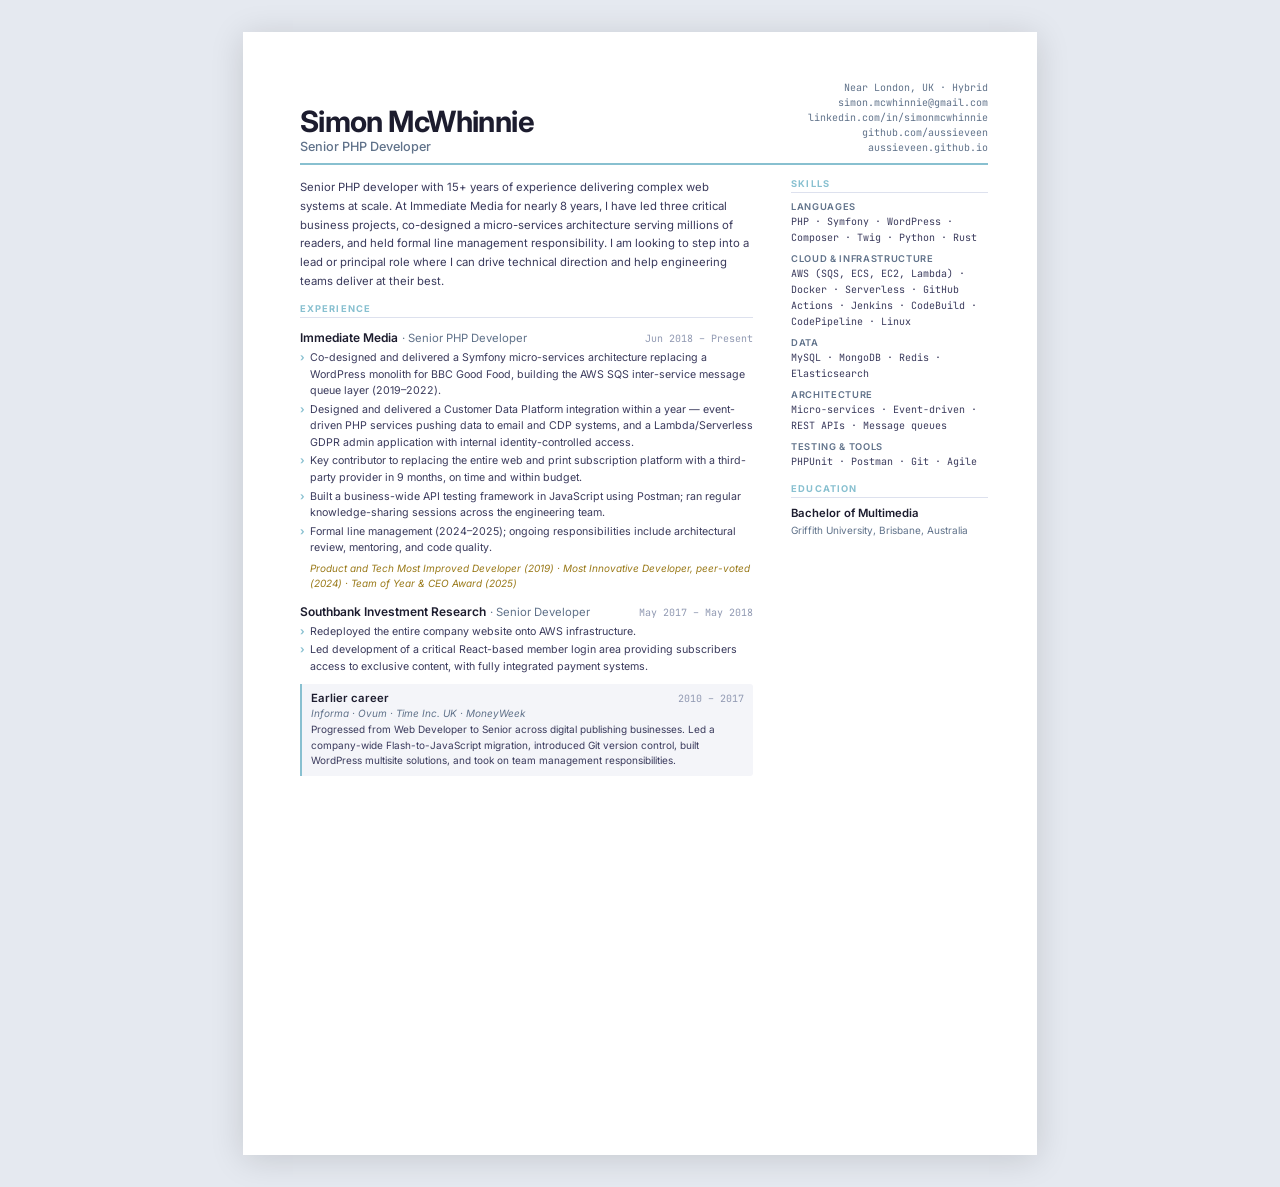
==== cv/index.html @ 4cf0d236 "Deploy aussieveen/aussieveen.github.io to aussieveen/aussieveen.github.io:gh-pages" ====
<!DOCTYPE html>
<html lang="en">
<head>
  <meta charset="UTF-8">
  <meta name="viewport" content="width=device-width, initial-scale=1.0">
  <title>CV — Simon McWhinnie</title>
  <link rel="preconnect" href="https://fonts.googleapis.com">
  <link rel="preconnect" href="https://fonts.gstatic.com" crossorigin>
  <link href="https://fonts.googleapis.com/css2?family=Inter:wght@300;400;500;600;700&family=JetBrains+Mono:wght@400;500&display=swap" rel="stylesheet">
  <link rel="stylesheet" href="https://aussieveen.github.io/cv.css">
</head>
<body>
<div class="cv">

  <header class="cv-header">
    <div class="cv-header-left">
      <h1 class="cv-name">Simon McWhinnie</h1>
      <p class="cv-role">Senior PHP Developer</p>
    </div>
    <div class="cv-contact">
      <span>Near London, UK · Hybrid</span>
      <a href="mailto:simon.mcwhinnie@gmail.com">simon.mcwhinnie@gmail.com</a>
      <a href="https:&#x2F;&#x2F;www.linkedin.com&#x2F;in&#x2F;simonmcwhinnie" target="_blank">linkedin.com/in/simonmcwhinnie</a>
      <a href="https:&#x2F;&#x2F;github.com&#x2F;aussieveen" target="_blank">github.com/aussieveen</a>
      <a href="https:&#x2F;&#x2F;aussieveen.github.io" target="_blank">aussieveen.github.io</a>
    </div>
  </header>

  <div class="cv-body">

    <main class="cv-main">

      <section class="cv-section">
        <p class="cv-summary">Senior PHP developer with 15+ years of experience delivering complex web systems at scale. At Immediate Media for nearly 8 years, I have led three critical business projects, co-designed a micro-services architecture serving millions of readers, and held formal line management responsibility. I am looking to step into a lead or principal role where I can drive technical direction and help engineering teams deliver at their best.</p>
      </section>

      <section class="cv-section">
        <h2 class="cv-section-heading">Experience</h2>

        
        <div class="cv-job">
          <div class="cv-job-header">
            <div>
              <span class="cv-company">Immediate Media</span>
              <span class="cv-job-title"> · Senior PHP Developer</span>
            </div>
            <span class="cv-period">Jun 2018 – Present</span>
          </div>
          <ul class="cv-highlights">
            
            <li>Co-designed and delivered a Symfony micro-services architecture replacing a WordPress monolith for BBC Good Food, building the AWS SQS inter-service message queue layer (2019–2022).</li>
            
            <li>Designed and delivered a Customer Data Platform integration within a year — event-driven PHP services pushing data to email and CDP systems, and a Lambda&#x2F;Serverless GDPR admin application with internal identity-controlled access.</li>
            
            <li>Key contributor to replacing the entire web and print subscription platform with a third-party provider in 9 months, on time and within budget.</li>
            
            <li>Built a business-wide API testing framework in JavaScript using Postman; ran regular knowledge-sharing sessions across the engineering team.</li>
            
            <li>Formal line management (2024–2025); ongoing responsibilities include architectural review, mentoring, and code quality.</li>
            
          </ul>
          
          <p class="cv-awards">Product and Tech Most Improved Developer (2019) · Most Innovative Developer, peer-voted (2024) · Team of Year &amp; CEO Award (2025)</p>
          
        </div>
        
        <div class="cv-job">
          <div class="cv-job-header">
            <div>
              <span class="cv-company">Southbank Investment Research</span>
              <span class="cv-job-title"> · Senior Developer</span>
            </div>
            <span class="cv-period">May 2017 – May 2018</span>
          </div>
          <ul class="cv-highlights">
            
            <li>Redeployed the entire company website onto AWS infrastructure.</li>
            
            <li>Led development of a critical React-based member login area providing subscribers access to exclusive content, with fully integrated payment systems.</li>
            
          </ul>
          
        </div>
        

        <div class="cv-earlier">
          <div class="cv-earlier-header">
            <span>Earlier career</span>
            <span class="cv-period">2010 – 2017</span>
          </div>
          <p class="cv-earlier-companies">Informa · Ovum · Time Inc. UK · MoneyWeek</p>
          <p>Progressed from Web Developer to Senior across digital publishing businesses. Led a company-wide Flash-to-JavaScript migration, introduced Git version control, built WordPress multisite solutions, and took on team management responsibilities.</p>
        </div>

      </section>

    </main>

    <aside class="cv-sidebar">

      <section class="cv-section">
        <h2 class="cv-section-heading">Skills</h2>
        
        <div class="cv-skills-group">
          <div class="cv-skills-group-name">Languages</div>
          <div class="cv-skills-list">PHP · Symfony · WordPress · Composer · Twig · Python · Rust</div>
        </div>
        
        <div class="cv-skills-group">
          <div class="cv-skills-group-name">Cloud &amp; Infrastructure</div>
          <div class="cv-skills-list">AWS (SQS, ECS, EC2, Lambda) · Docker · Serverless · GitHub Actions · Jenkins · CodeBuild · CodePipeline · Linux</div>
        </div>
        
        <div class="cv-skills-group">
          <div class="cv-skills-group-name">Data</div>
          <div class="cv-skills-list">MySQL · MongoDB · Redis · Elasticsearch</div>
        </div>
        
        <div class="cv-skills-group">
          <div class="cv-skills-group-name">Architecture</div>
          <div class="cv-skills-list">Micro-services · Event-driven · REST APIs · Message queues</div>
        </div>
        
        <div class="cv-skills-group">
          <div class="cv-skills-group-name">Testing &amp; Tools</div>
          <div class="cv-skills-list">PHPUnit · Postman · Git · Agile</div>
        </div>
        
      </section>

      <section class="cv-section">
        <h2 class="cv-section-heading">Education</h2>
        <div class="cv-degree">Bachelor of Multimedia</div>
        <div class="cv-institution">Griffith University, Brisbane, Australia</div>
      </section>

    </aside>

  </div>

</div>
</body>
</html>
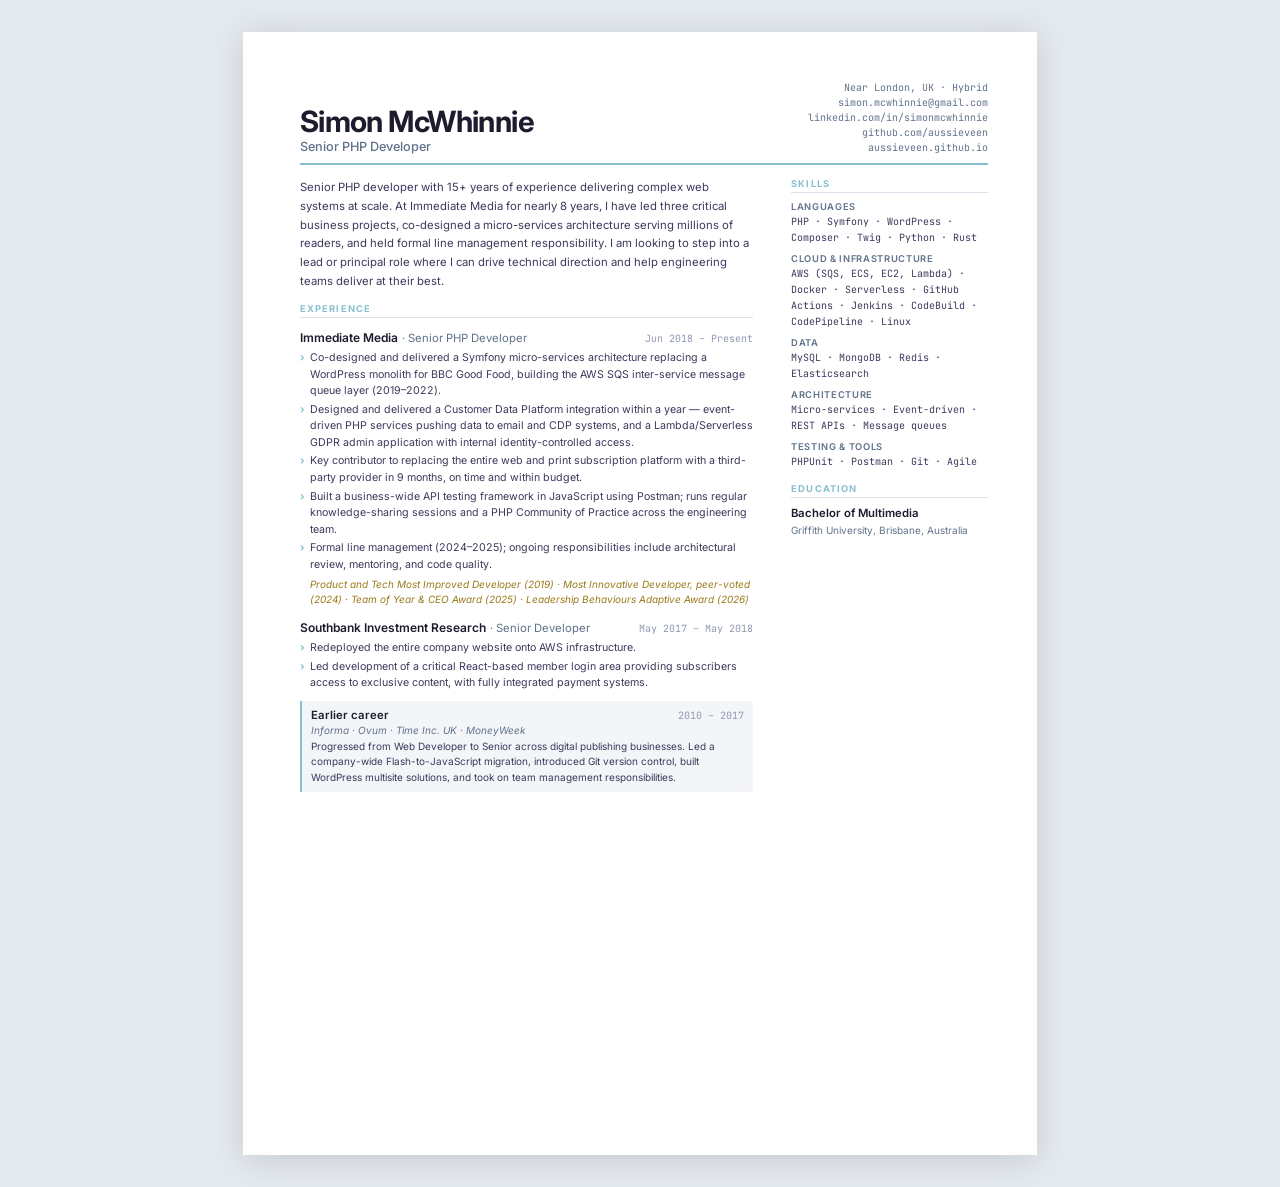
==== commit 9986ec84: "deploy: e091b405a989e2bdb3a3e11040c14188fc9a2ba7" ====
--- a/cv/index.html
+++ b/cv/index.html
@@ -54,13 +54,13 @@
             
             <li>Key contributor to replacing the entire web and print subscription platform with a third-party provider in 9 months, on time and within budget.</li>
             
-            <li>Built a business-wide API testing framework in JavaScript using Postman; ran regular knowledge-sharing sessions across the engineering team.</li>
+            <li>Built a business-wide API testing framework in JavaScript using Postman; runs regular knowledge-sharing sessions and a PHP Community of Practice across the engineering team.</li>
             
             <li>Formal line management (2024–2025); ongoing responsibilities include architectural review, mentoring, and code quality.</li>
             
           </ul>
           
-          <p class="cv-awards">Product and Tech Most Improved Developer (2019) · Most Innovative Developer, peer-voted (2024) · Team of Year &amp; CEO Award (2025)</p>
+          <p class="cv-awards">Product and Tech Most Improved Developer (2019) · Most Innovative Developer, peer-voted (2024) · Team of Year &amp; CEO Award (2025) · Leadership Behaviours Adaptive Award (2026)</p>
           
         </div>
         
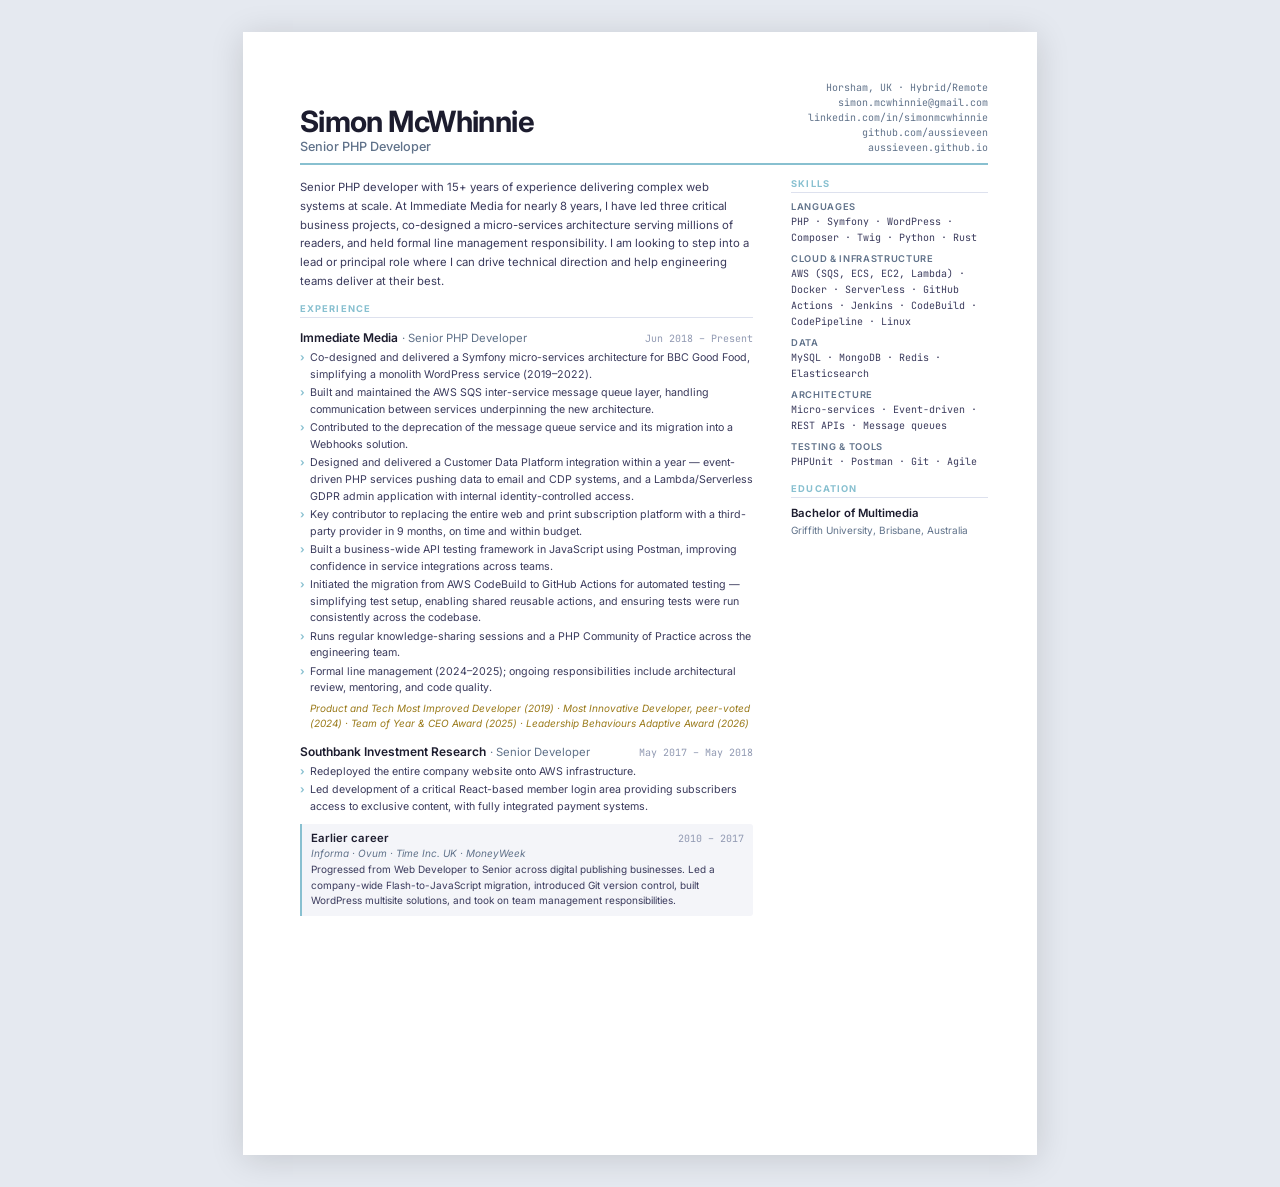
==== commit c00a3765: "deploy: bea73a06d4c2076db815bf39af91476c1ececfeb" ====
--- a/cv/index.html
+++ b/cv/index.html
@@ -18,7 +18,7 @@
       <p class="cv-role">Senior PHP Developer</p>
     </div>
     <div class="cv-contact">
-      <span>Near London, UK · Hybrid</span>
+      <span>Horsham, UK · Hybrid&#x2F;Remote</span>
       <a href="mailto:simon.mcwhinnie@gmail.com">simon.mcwhinnie@gmail.com</a>
       <a href="https:&#x2F;&#x2F;www.linkedin.com&#x2F;in&#x2F;simonmcwhinnie" target="_blank">linkedin.com/in/simonmcwhinnie</a>
       <a href="https:&#x2F;&#x2F;github.com&#x2F;aussieveen" target="_blank">github.com/aussieveen</a>
@@ -48,13 +48,21 @@
           </div>
           <ul class="cv-highlights">
             
-            <li>Co-designed and delivered a Symfony micro-services architecture replacing a WordPress monolith for BBC Good Food, building the AWS SQS inter-service message queue layer (2019–2022).</li>
+            <li>Co-designed and delivered a Symfony micro-services architecture for BBC Good Food, simplifying a monolith WordPress service (2019–2022).</li>
+            
+            <li>Built and maintained the AWS SQS inter-service message queue layer, handling communication between services underpinning the new architecture.</li>
+            
+            <li>Contributed to the deprecation of the message queue service and its migration into a Webhooks solution.</li>
             
             <li>Designed and delivered a Customer Data Platform integration within a year — event-driven PHP services pushing data to email and CDP systems, and a Lambda&#x2F;Serverless GDPR admin application with internal identity-controlled access.</li>
             
             <li>Key contributor to replacing the entire web and print subscription platform with a third-party provider in 9 months, on time and within budget.</li>
             
-            <li>Built a business-wide API testing framework in JavaScript using Postman; runs regular knowledge-sharing sessions and a PHP Community of Practice across the engineering team.</li>
+            <li>Built a business-wide API testing framework in JavaScript using Postman, improving confidence in service integrations across teams.</li>
+            
+            <li>Initiated the migration from AWS CodeBuild to GitHub Actions for automated testing — simplifying test setup, enabling shared reusable actions, and ensuring tests were run consistently across the codebase.</li>
+            
+            <li>Runs regular knowledge-sharing sessions and a PHP Community of Practice across the engineering team.</li>
             
             <li>Formal line management (2024–2025); ongoing responsibilities include architectural review, mentoring, and code quality.</li>
             
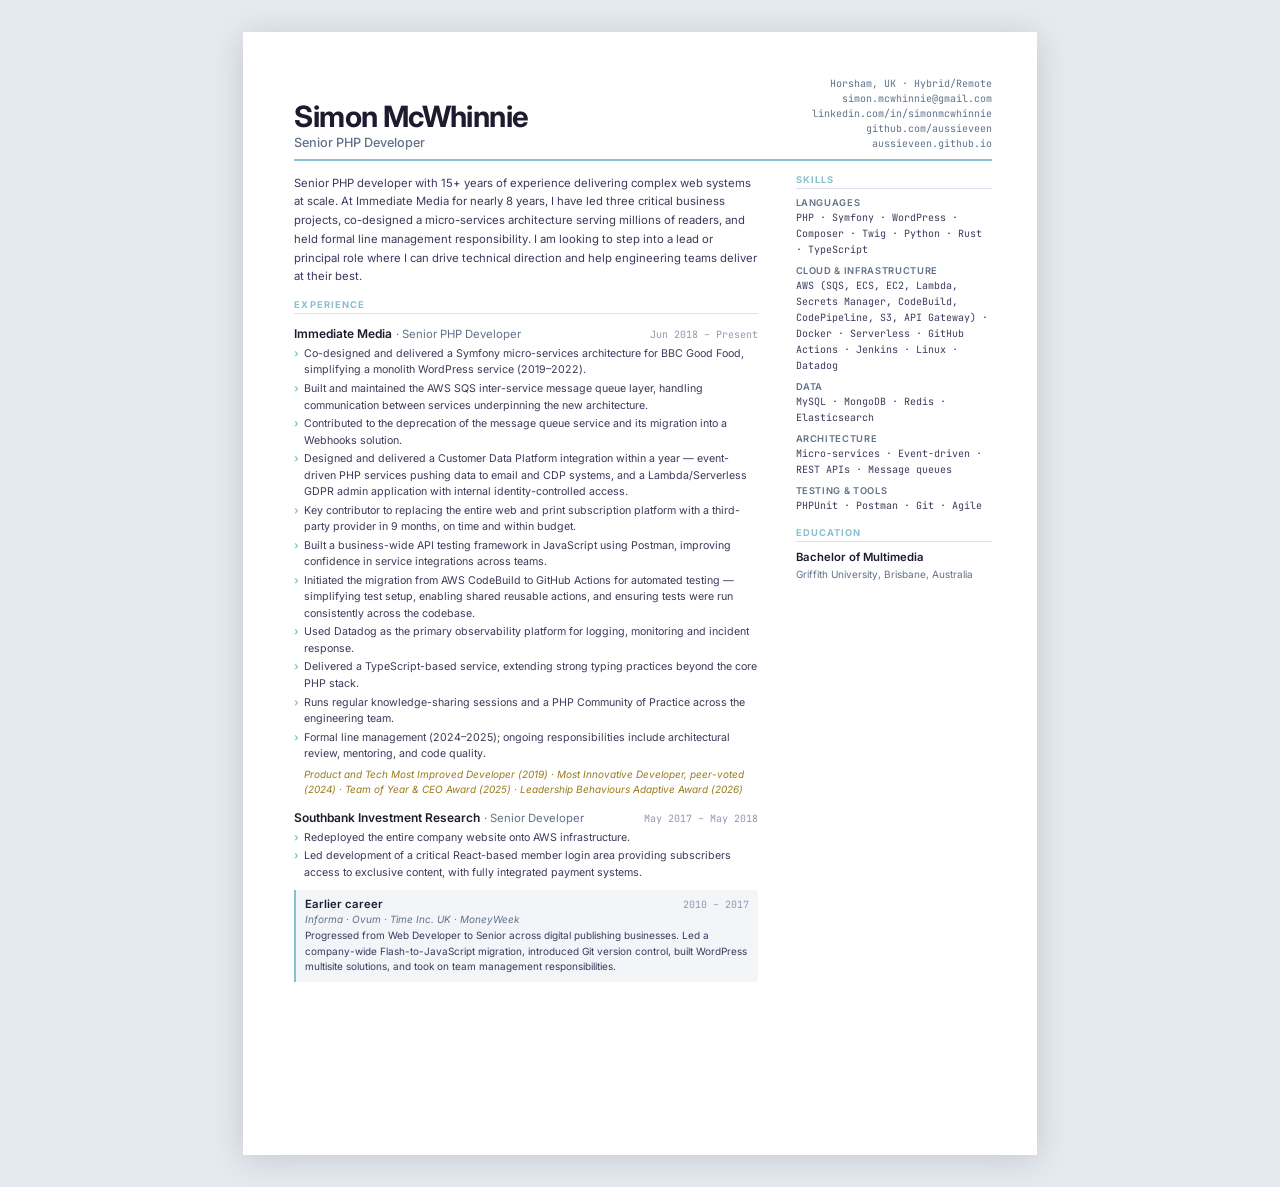
==== commit 3872ca65: "deploy: 8e7de70281adb51792e77a6a3578811a5b66a050" ====
--- a/cv/index.html
+++ b/cv/index.html
@@ -62,6 +62,10 @@
             
             <li>Initiated the migration from AWS CodeBuild to GitHub Actions for automated testing — simplifying test setup, enabling shared reusable actions, and ensuring tests were run consistently across the codebase.</li>
             
+            <li>Used Datadog as the primary observability platform for logging, monitoring and incident response.</li>
+            
+            <li>Delivered a TypeScript-based service, extending strong typing practices beyond the core PHP stack.</li>
+            
             <li>Runs regular knowledge-sharing sessions and a PHP Community of Practice across the engineering team.</li>
             
             <li>Formal line management (2024–2025); ongoing responsibilities include architectural review, mentoring, and code quality.</li>
@@ -111,12 +115,12 @@
         
         <div class="cv-skills-group">
           <div class="cv-skills-group-name">Languages</div>
-          <div class="cv-skills-list">PHP · Symfony · WordPress · Composer · Twig · Python · Rust</div>
+          <div class="cv-skills-list">PHP · Symfony · WordPress · Composer · Twig · Python · Rust · TypeScript</div>
         </div>
         
         <div class="cv-skills-group">
           <div class="cv-skills-group-name">Cloud &amp; Infrastructure</div>
-          <div class="cv-skills-list">AWS (SQS, ECS, EC2, Lambda) · Docker · Serverless · GitHub Actions · Jenkins · CodeBuild · CodePipeline · Linux</div>
+          <div class="cv-skills-list">AWS (SQS, ECS, EC2, Lambda, Secrets Manager, CodeBuild, CodePipeline, S3, API Gateway) · Docker · Serverless · GitHub Actions · Jenkins · Linux · Datadog</div>
         </div>
         
         <div class="cv-skills-group">
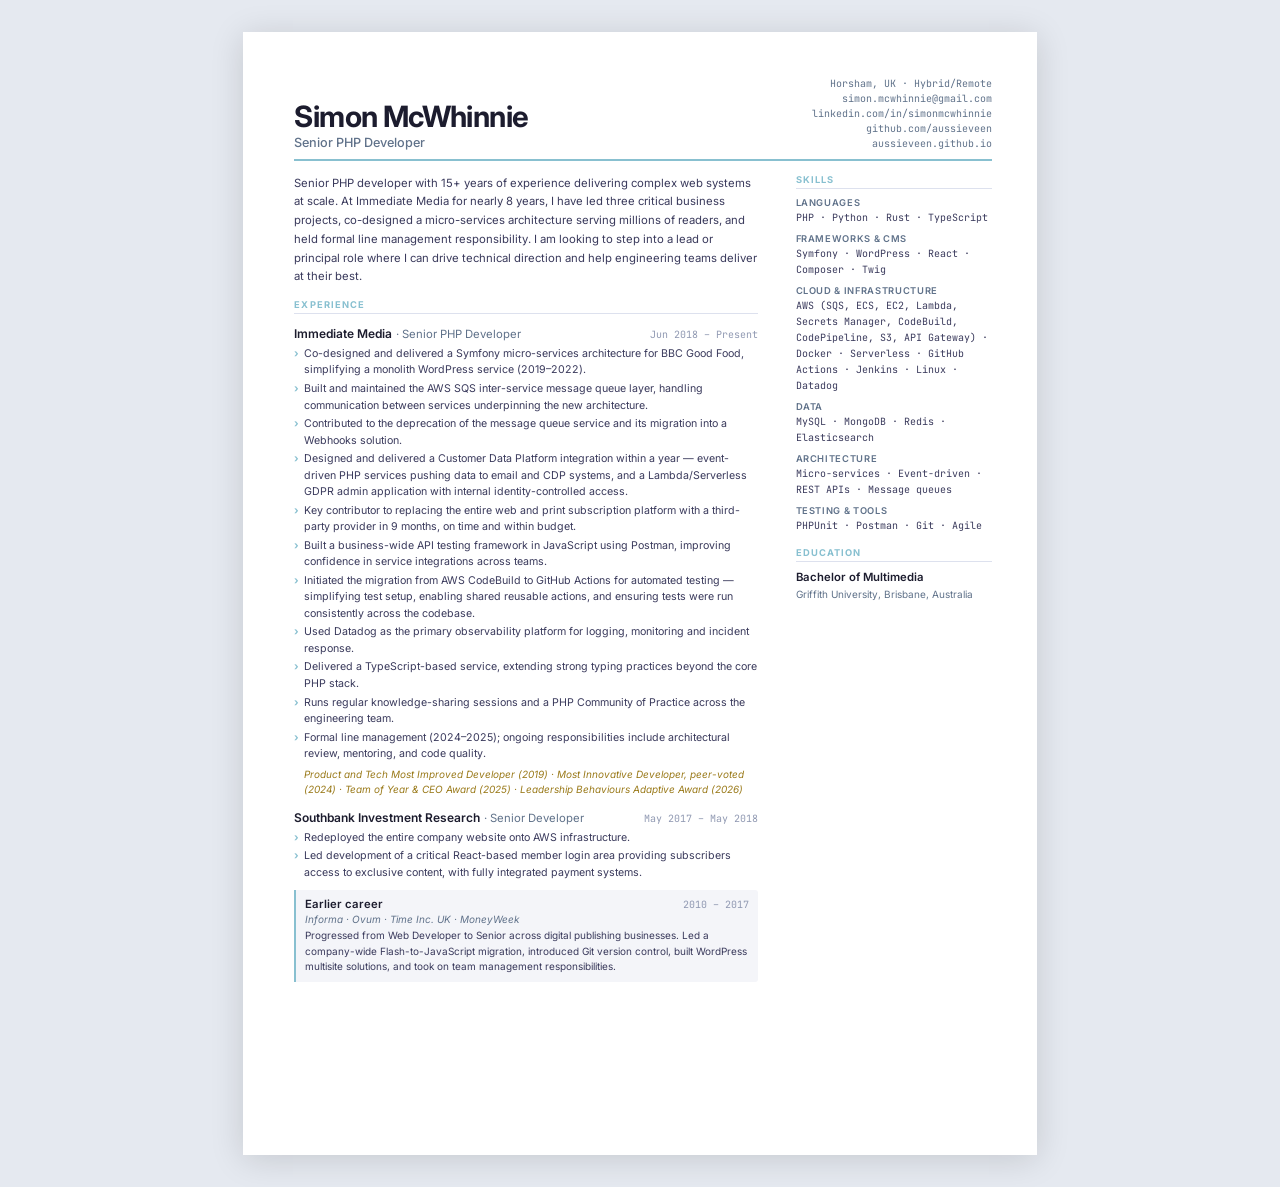
==== commit 04e3611d: "deploy: 7c548b78529fc199af4eb60ef00bb34dc3556efc" ====
--- a/cv/index.html
+++ b/cv/index.html
@@ -115,7 +115,12 @@
         
         <div class="cv-skills-group">
           <div class="cv-skills-group-name">Languages</div>
-          <div class="cv-skills-list">PHP · Symfony · WordPress · Composer · Twig · Python · Rust · TypeScript</div>
+          <div class="cv-skills-list">PHP · Python · Rust · TypeScript</div>
+        </div>
+        
+        <div class="cv-skills-group">
+          <div class="cv-skills-group-name">Frameworks &amp; CMS</div>
+          <div class="cv-skills-list">Symfony · WordPress · React · Composer · Twig</div>
         </div>
         
         <div class="cv-skills-group">
